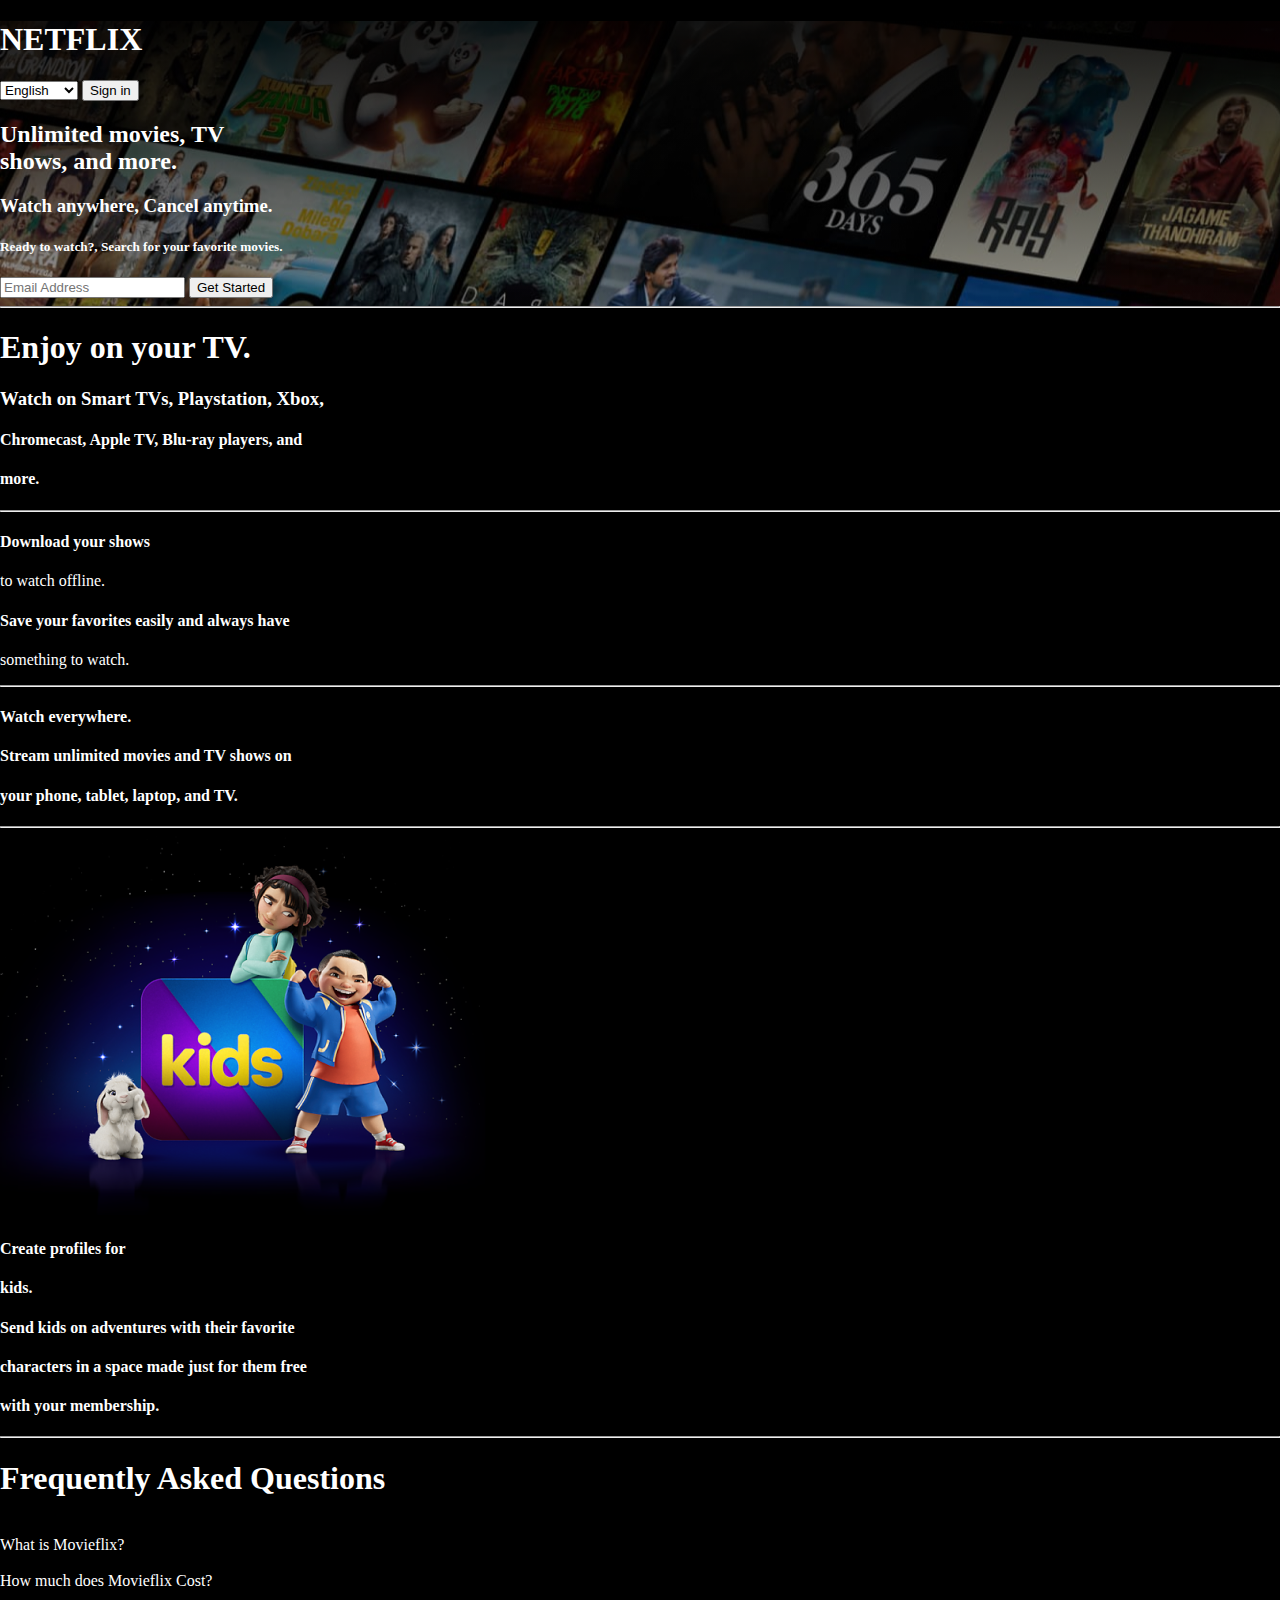
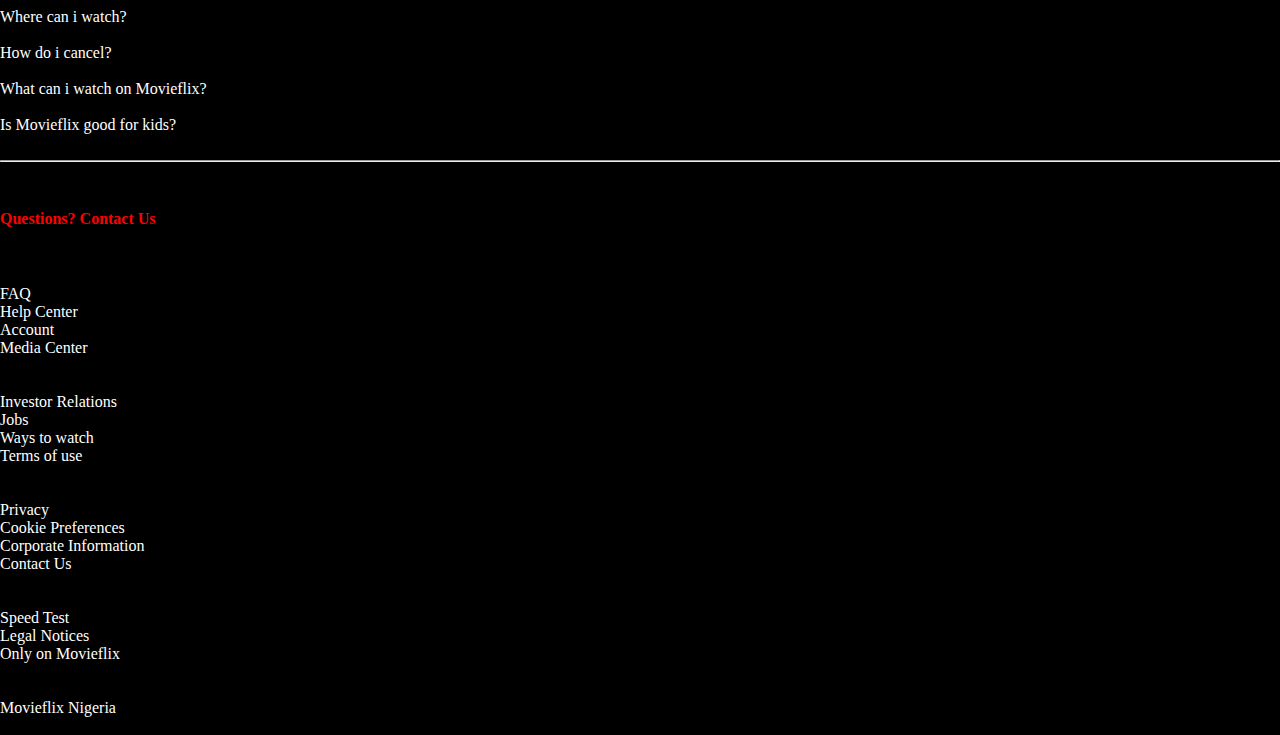
==== index.html @ 9ae8ba77 "first commit" ====
<!DOCTYPE html>
<html lang="en">
<head>
    <meta charset="UTF-8">
    <meta http-equiv="X-UA-Compatible" content="IE=edge">
    <meta name="viewport" content="width=device-width, initial-scale=1.0">
    <title>Netflix Clone</title>
    <link rel="stylesheet" href="style.css">
</head>
<body>
   
    
<header class="header">
   
       
      

        <div class="title-section">
        <h1 class="page-name">NETFLIX</h1>
        <select name="languages" id="lang">
            <i class="fa fa-search"></i>
            <option value="">English</option>
            <option value="">French</option>
            <option value="">German</option>
            <option value="">Spanish</option>
            <option value="">Mandarin</option>
            
        </select>
        <input type="button" value="Sign in" class="sign-in-btn">
        </div>
        <h2 class="h2">Unlimited movies, TV <br> shows, and more.</h2>

        <h3 class="h3">Watch anywhere, Cancel anytime.</h3>
        
        <h5 class="h5">Ready to watch?, Search for your favorite movies.</h5>
        
        <div class="search-container">
            <form action="/action_page.php">
              <input type="text" placeholder="Email Address" name="search">
              <button type="submit">Get Started</button>
            </form>
          </div>
            
        
        </div>
        <hr />

    </header>

<main>
        <div class="section1">
            <h1 class="">Enjoy on your TV.</h1>
            
            <h3 class="">Watch on Smart TVs, Playstation, Xbox,<br></h3>


            <h4 class="">Chromecast, Apple TV, Blu-ray players, and</h4>
            <h4 class="">more.</h4>
            <hr />
            </div>

            <div class="section-2">
            <h4 class="fw-bold lead text-end display-5">Download your shows </h4>
            <p class="fw-bold lead text-end display-5">to watch offline.</p>
            
            <h4 class="fw-bold lead text-end ">Save your favorites easily and always have</h4> 
                <p class="fw-bold lead text-end">something to watch.</p>
            <hr>
            </div>

            <div class="section-3">
            <h4 class="fw-bold lead text-start display-4">Watch everywhere.<br></h4>
            <h4 class="fw-bold">Stream unlimited movies and TV shows on</h4>
            <h4 class="fw-bold">your phone, tablet, laptop, and TV.</h4>
            
            <hr>
            </div>

            <div class="section-4">
            <img src="./img/Rectangle (3).png" alt="">
            <h4 class="fw-bold lead text-end display-5">Create profiles for <br>
            <h4 class="fw-bold text-end display-5"> kids. </h4>
            <h4 class="fw-bold lead text-end">Send kids on adventures with their favorite</h4>
            <h4 class="fw-bold lead text-end">characters in a space made just for them free</h4>
            <h4 class="fw-bold lead text-end">with your membership.</h4>
            <hr>
            </div>
            
            <h1 class="lead text-center display-5 fw-bold">Frequently Asked Questions</h1>
            <br>

            <div class="Faq-one fw-bold display-6">What is Movieflix?</div>
            <br>

            <div class="Faq-two fw-bold display-6">How much does Movieflix Cost?</div>
            <br>

            <div class="Faq-three fw-bold display-6">Where can i watch?</div>
            <br>

            <div class="Faq-four fw-bold display-6">How do i cancel?</div>
            <br>

            <div class="Faq-five fw-bold display-6">What can i watch on Movieflix?</div>
            <br>

            <div class="Faq-six fw-bold display-6">Is Movieflix good for kids?</div>
            <br>
            <hr>

            <br>

            <div class="row">
                <div class="col">
                    <h4 style="color:red;">Questions? Contact Us<h4>
                </div>
                <br>
            </div>
            <br>

            <div class="row">
                <div class="col">FAQ</div>
                <div class="col">Help Center</div>
                <div class="col">Account</div>
                <div class="col">Media Center</div>
                <br>
            </div>
            <br>

            <div class="row">
                <div class="col">Investor Relations</div>
                <div class="col">Jobs</div>
                <div class="col">Ways to watch</div>
                <div class="col">Terms of use</div>
                <br>
            </div>
            <br>


            <div class="row">
                <div class="col">Privacy</div>
                <div class="col">Cookie Preferences</div>
                <div class="col">Corporate Information</div>
                <div class="col">Contact Us</div>
                <br>
            </div>
            <br>

            <div class="row">
                <div class="col">Speed Test</div>
                <div class="col">Legal Notices</div>
                <div class="col">Only on Movieflix</div>
                <div class="col"></div>
                <br>
            </div>
            <br>

            <div class="row">
                <div class="col">Movieflix Nigeria</div>
            </div>
            <br>
            
        </div>

</body>
</html>
---- style.css ----
body {
    margin: 0;
    padding: 0;
    box-sizing: border-box;
    background-color: black;
    height: 100vh;
    max-width: 100%;
    color: #fff;
    
 
}

.header{
    background-image: linear-gradient(rgba(0, 0, 0, 0.3),rgba(0, 0, 0, 0.1)) , url('./img/image\ 1.png');
    
}

.section-4{
    align-items: center;
}
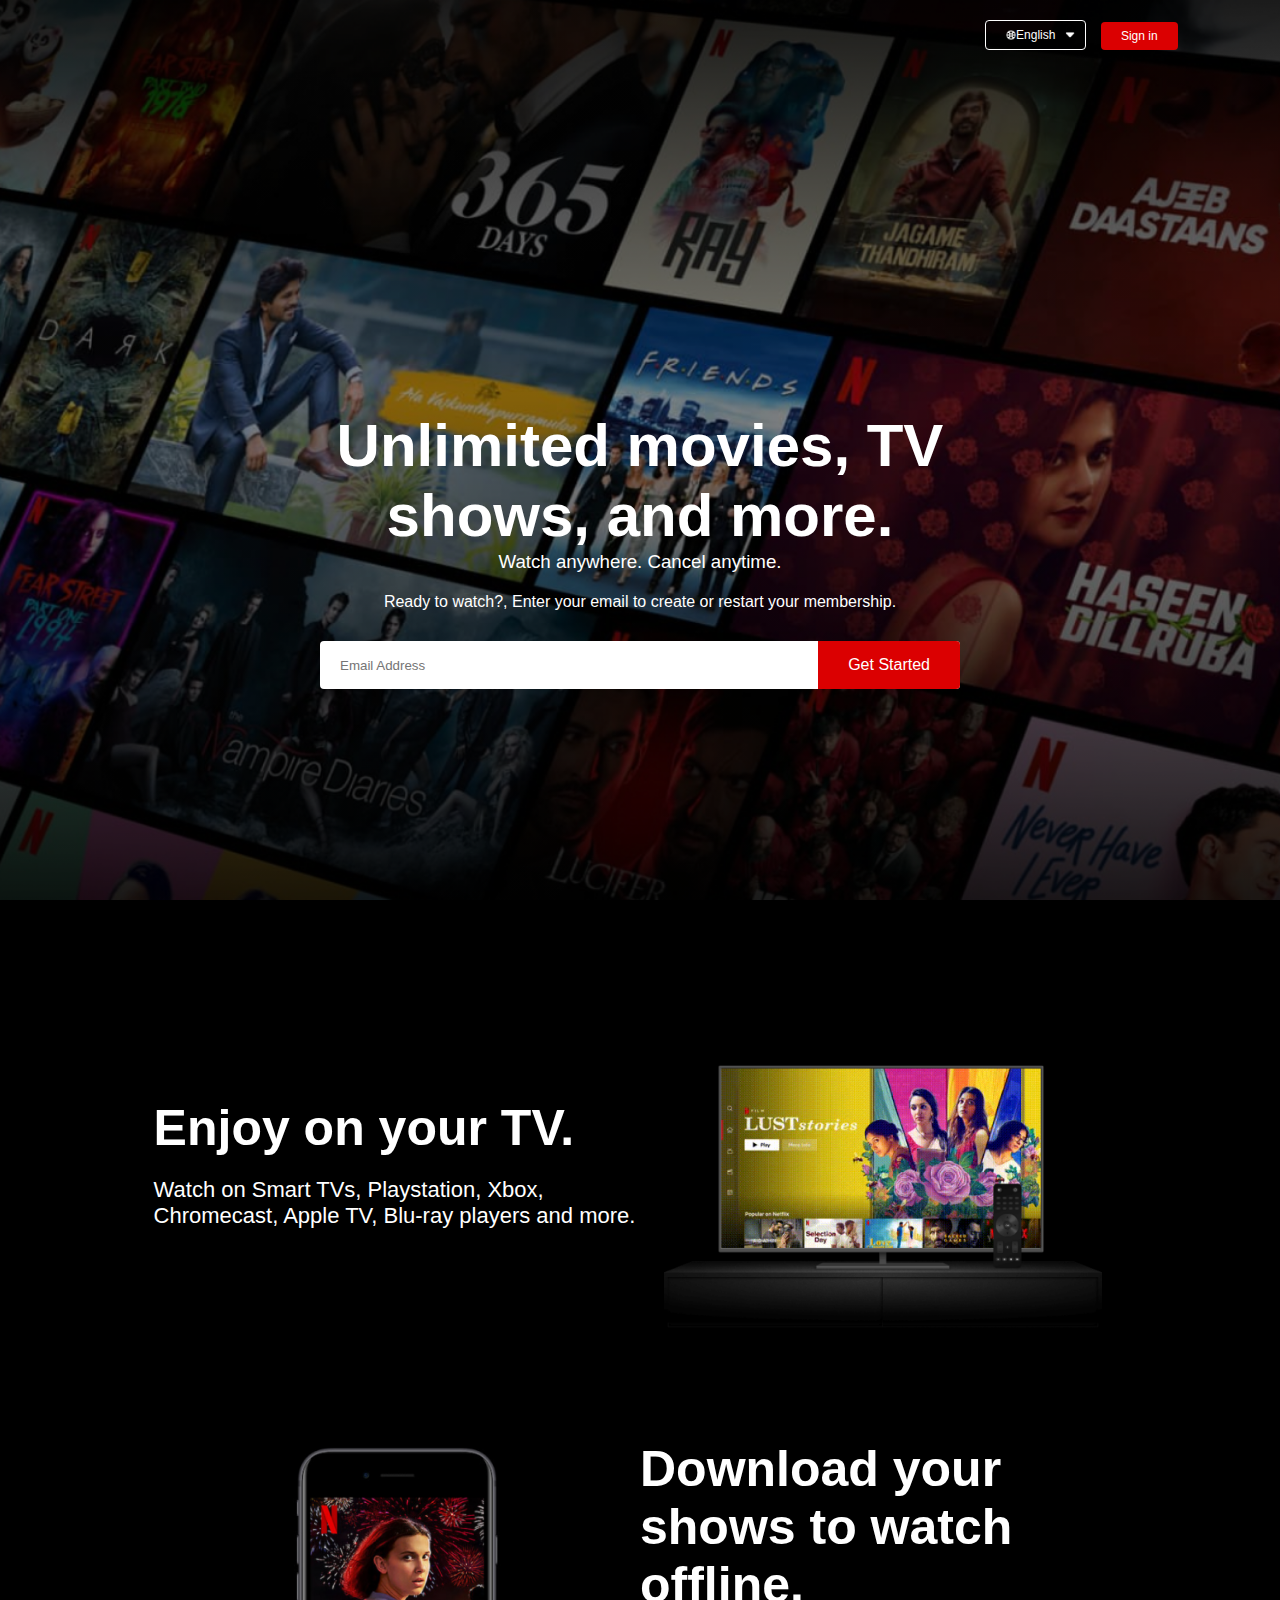
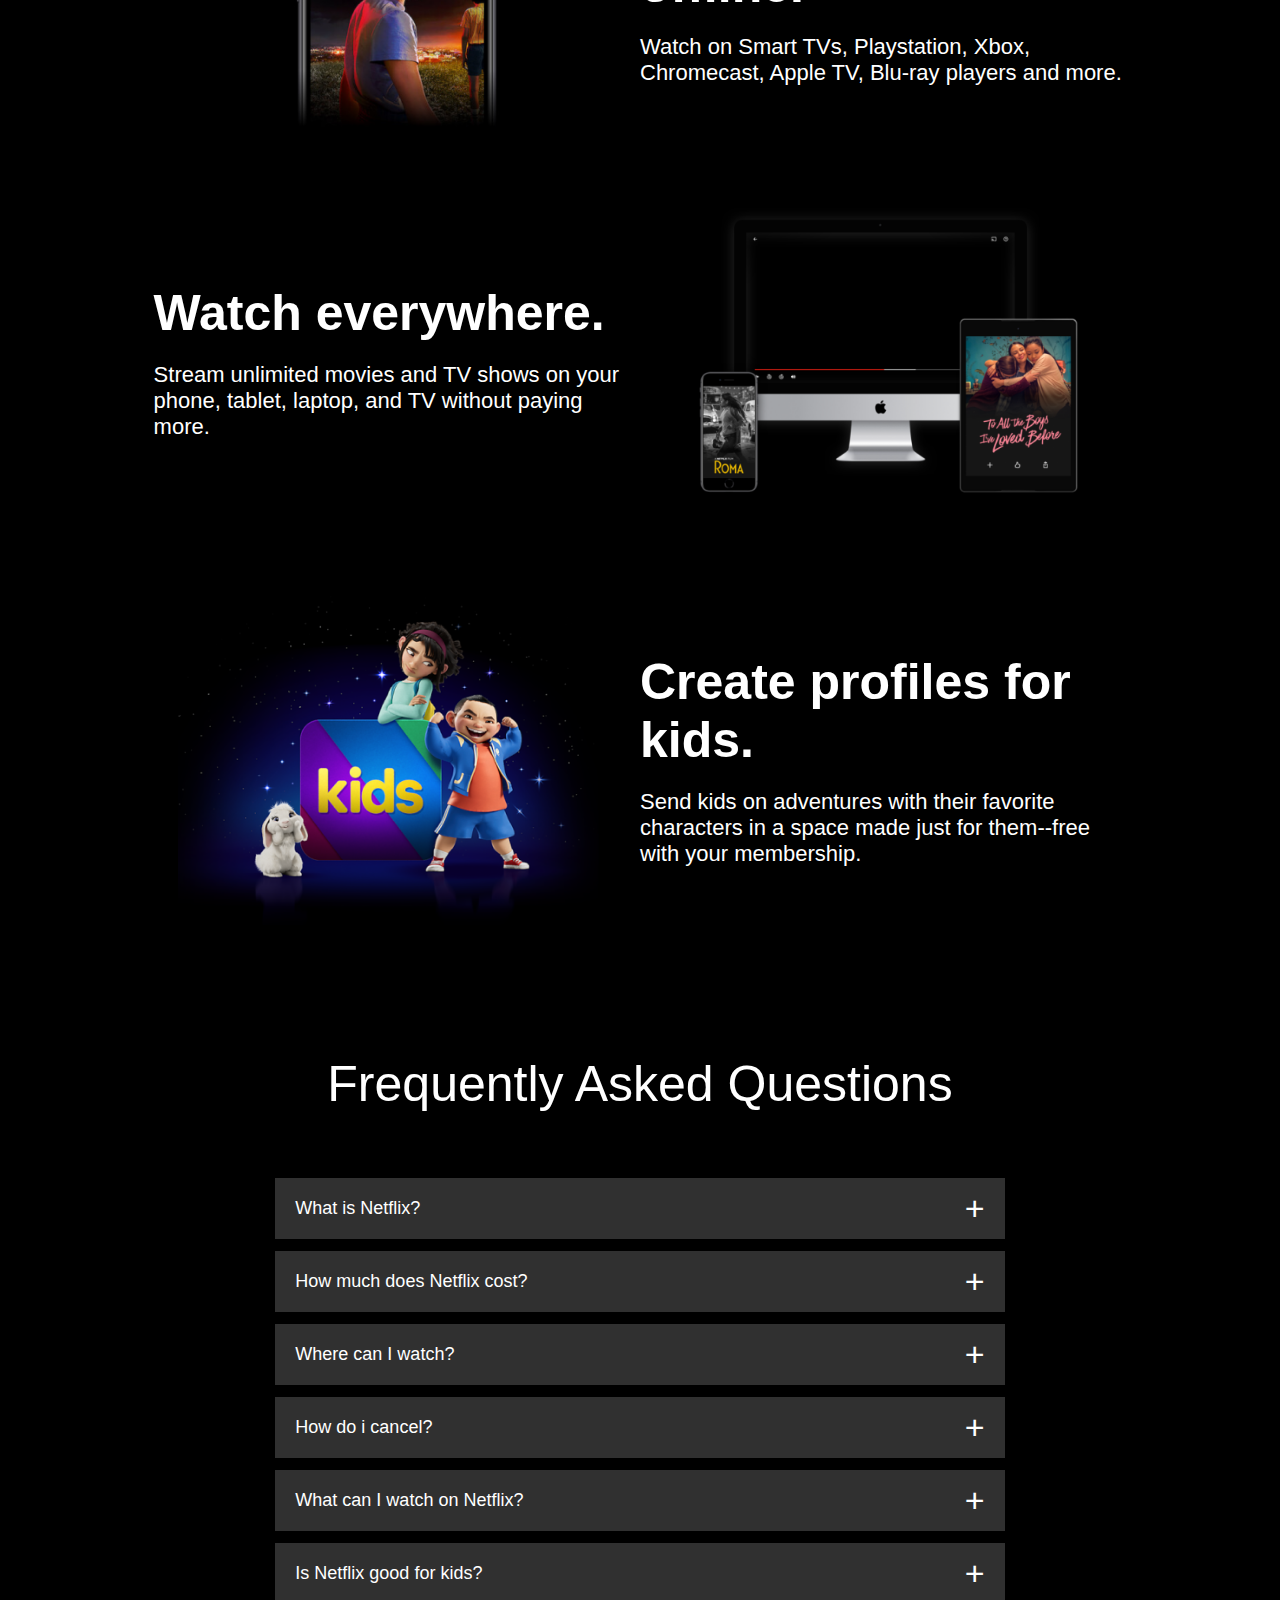
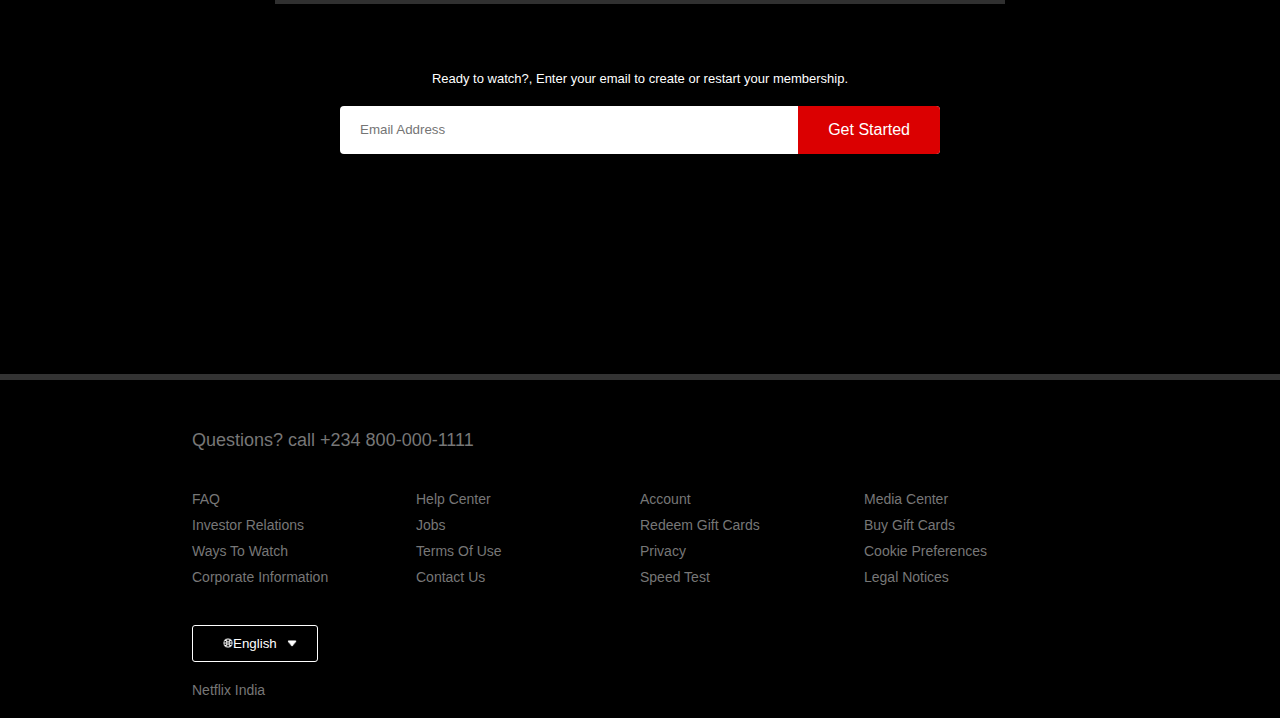
==== commit 8babe4f0: "another commit" ====
--- a/index.html
+++ b/index.html
@@ -1,166 +1,175 @@
 <!DOCTYPE html>
 <html lang="en">
+
 <head>
     <meta charset="UTF-8">
     <meta http-equiv="X-UA-Compatible" content="IE=edge">
     <meta name="viewport" content="width=device-width, initial-scale=1.0">
-    <title>Netflix Clone</title>
+    <title>Netflix Website Clone</title>
     <link rel="stylesheet" href="style.css">
 </head>
+
 <body>
-   
-    
-<header class="header">
-   
-       
-      
 
-        <div class="title-section">
-        <h1 class="page-name">NETFLIX</h1>
-        <select name="languages" id="lang">
-            <i class="fa fa-search"></i>
-            <option value="">English</option>
-            <option value="">French</option>
-            <option value="">German</option>
-            <option value="">Spanish</option>
-            <option value="">Mandarin</option>
-            
-        </select>
-        <input type="button" value="Sign in" class="sign-in-btn">
+
+    <header class="header">
+        <nav>
+            <img src="./img/logo.png" alt="" class="logo">
+            <div>
+                <button class="language-btn"><img src="./img/icon-park-outline_earth.png" alt=""> English <img
+                        src="./img/Vector.png" alt=""></button>
+                <button>Sign in</button>
+
+            </div>
+        </nav>
+        <div class="header-content">
+            <h1>Unlimited movies, TV shows, and more.</h1>
+
+            <h3 class="h3">Watch anywhere. Cancel anytime.</h3>
+            <p>Ready to watch?, Enter your email to create or restart your membership.</p>
+            <form action="" class="email-signup">
+                <input type="email" placeholder="Email Address" required>
+                <button type="submit">Get Started</button>
+            </form>
+
         </div>
-        <h2 class="h2">Unlimited movies, TV <br> shows, and more.</h2>
-
-        <h3 class="h3">Watch anywhere, Cancel anytime.</h3>
-        
-        <h5 class="h5">Ready to watch?, Search for your favorite movies.</h5>
-        
-        <div class="search-container">
-            <form action="/action_page.php">
-              <input type="text" placeholder="Email Address" name="search">
-              <button type="submit">Get Started</button>
-            </form>
-          </div>
-            
-        
-        </div>
-        <hr />
-
     </header>
 
-<main>
-        <div class="section1">
-            <h1 class="">Enjoy on your TV.</h1>
-            
-            <h3 class="">Watch on Smart TVs, Playstation, Xbox,<br></h3>
+    <main>
+    <div class="features">
+        <div class="row">
+            <div class="text-col">
+                <h2>Enjoy on your TV.</h2>
+                <p>Watch on Smart TVs, Playstation, Xbox, Chromecast, Apple TV, Blu-ray players and more.</p>
+            </div>
+            <div class="img-col">
+                <img src="./img/Frame 6.png" alt="">
+            </div>
+            <div class="row">
+                <div class="img-col">
+                    <img src="./img/Rectangle (1).png" alt="">
+                </div>
+                <div class="text-col">
+                    <h2>Download your shows to watch offline.</h2>
+                    <p>Watch on Smart TVs, Playstation, Xbox, Chromecast, Apple TV, Blu-ray players and more.</p>
+                </div>
 
+                <div class="row">
+                    <div class="text-col">
+                        <h2>Watch everywhere.</h2>
+                        <p>Stream unlimited movies and TV shows on your phone, tablet, laptop, and TV without paying
+                            more.</p>
+                    </div>
+                    <div class="img-col">
+                        <img src="./img/india.png" alt="">
+                    </div>
+                    <div class="row">
+                        <div class="img-col">
+                            <img src="./img/Rectangle (3).png" alt="">
+                        </div>
+                        <div class="text-col">
+                            <h2>Create profiles for kids.</h2>
+                            <p>Send kids on adventures with their favorite characters in a space made just for
+                                them--free with your membership.</p>
+                        </div>
 
-            <h4 class="">Chromecast, Apple TV, Blu-ray players, and</h4>
-            <h4 class="">more.</h4>
-            <hr />
-            </div>
+                    </div>
+                </div>
+                <div class="faq">
+                    <h2>Frequently Asked Questions</h2>
+                    <ul class="accordion">
+                        <li>
+                            <input type="radio" name="accordion" id="first">
+                            <label for="first">What is Netflix?</label>
+                            <div class="content">
+                                <p>Lorem ipsum dolor sit amet consectetur, adipisicing elit. Dolorem culpa accusantium
+                                    sapiente repudiandae provident, rem iusto voluptatibus rerum eveniet est!</p>
+                            </div>
+                        </li>
+                        <li>
+                            <input type="radio" name="accordion" id="second">
+                            <label for="second">How much does Netflix cost?</label>
+                            <div class="content">
+                                <p>Lorem ipsum dolor sit amet consectetur, adipisicing elit. Dolorem culpa accusantium
+                                    sapiente repudiandae provident, rem iusto voluptatibus rerum eveniet est!</p>
+                            </div>
+                        </li>
+                        <li>
+                            <input type="radio" name="accordion" id="third">
+                            <label for="third">Where can I watch?</label>
+                            <div class="content">
+                                <p>Lorem ipsum dolor sit amet consectetur, adipisicing elit. Dolorem culpa accusantium
+                                    sapiente repudiandae provident, rem iusto voluptatibus rerum eveniet est!</p>
+                            </div>
+                        </li>
+                        <li>
+                            <input type="radio" name="accordion" id="fourth">
+                            <label for="fourth">How do i cancel?</label>
+                            <div class="content">
+                                <p>Lorem ipsum dolor sit amet consectetur, adipisicing elit. Dolorem culpa accusantium
+                                    sapiente repudiandae provident, rem iusto voluptatibus rerum eveniet est!</p>
+                            </div>
+                        </li>
+                        <li>
+                            <input type="radio" name="accordion" id="fifth">
+                            <label for="fifth">What can I watch on Netflix?</label>
+                            <div class="content">
+                                <p>Lorem ipsum dolor sit amet consectetur, adipisicing elit. Dolorem culpa accusantium
+                                    sapiente repudiandae provident, rem iusto voluptatibus rerum eveniet est!</p>
+                            </div>
+                        </li>
+                        <li>
+                            <input type="radio" name="accordion" id="sixth">
+                            <label for="sixth">Is Netflix good for kids?</label>
+                            <div class="content">
+                                <p>Lorem ipsum dolor sit amet consectetur, adipisicing elit. Dolorem culpa accusantium
+                                    sapiente repudiandae provident, rem iusto voluptatibus rerum eveniet est!</p>
+                            </div>
+                        </li>
+                    </ul>
+                    <small>
+                        <p>Ready to watch?, Enter your email to create or restart your membership.</p>
+                        <form action="" class="email-signup">
+                            <input type="email" placeholder="Email Address" required>
+                            <button type="submit">Get Started</button>
+                        </form>
+                    </small>
+                </div>
+            </main>
+            <footer>
+                <div class="footer">
+                    <h2>Questions? call +234 800-000-1111</h2>
+                    <div class="row">
+                        <div class="col">
+                            <a href="#">FAQ</a>
+                            <a href="#">Investor Relations</a>
+                            <a href="#">Ways To Watch</a>
+                            <a href="#">Corporate Information</a>
+                        </div>
+                        <div class="col">
+                            <a href="#">Help Center</a>
+                            <a href="#">Jobs</a>
+                            <a href="#">Terms Of Use</a>
+                            <a href="#">Contact Us</a>
+                        </div>
+                        <div class="col">
+                            <a href="#">Account</a>
+                            <a href="#">Redeem Gift Cards</a>
+                            <a href="#">Privacy</a>
+                            <a href="#">Speed Test</a>
+                        </div>
+                        <div class="col">
+                            <a href="#">Media Center</a>
+                            <a href="#">Buy Gift Cards</a>
+                            <a href="#">Cookie Preferences</a>
+                            <a href="#">Legal Notices</a>
+                        </div>
+                    </div>
+                    <button class="language-btn"><img src="./img/icon-park-outline_earth.png" alt=""> English <img
+                        src="./img/Vector.png" alt=""></button>
+                        <p class="copyright-text">Netflix India</p>
+                </div>
+                </footer>
+</body>
 
-            <div class="section-2">
-            <h4 class="fw-bold lead text-end display-5">Download your shows </h4>
-            <p class="fw-bold lead text-end display-5">to watch offline.</p>
-            
-            <h4 class="fw-bold lead text-end ">Save your favorites easily and always have</h4> 
-                <p class="fw-bold lead text-end">something to watch.</p>
-            <hr>
-            </div>
-
-            <div class="section-3">
-            <h4 class="fw-bold lead text-start display-4">Watch everywhere.<br></h4>
-            <h4 class="fw-bold">Stream unlimited movies and TV shows on</h4>
-            <h4 class="fw-bold">your phone, tablet, laptop, and TV.</h4>
-            
-            <hr>
-            </div>
-
-            <div class="section-4">
-            <img src="./img/Rectangle (3).png" alt="">
-            <h4 class="fw-bold lead text-end display-5">Create profiles for <br>
-            <h4 class="fw-bold text-end display-5"> kids. </h4>
-            <h4 class="fw-bold lead text-end">Send kids on adventures with their favorite</h4>
-            <h4 class="fw-bold lead text-end">characters in a space made just for them free</h4>
-            <h4 class="fw-bold lead text-end">with your membership.</h4>
-            <hr>
-            </div>
-            
-            <h1 class="lead text-center display-5 fw-bold">Frequently Asked Questions</h1>
-            <br>
-
-            <div class="Faq-one fw-bold display-6">What is Movieflix?</div>
-            <br>
-
-            <div class="Faq-two fw-bold display-6">How much does Movieflix Cost?</div>
-            <br>
-
-            <div class="Faq-three fw-bold display-6">Where can i watch?</div>
-            <br>
-
-            <div class="Faq-four fw-bold display-6">How do i cancel?</div>
-            <br>
-
-            <div class="Faq-five fw-bold display-6">What can i watch on Movieflix?</div>
-            <br>
-
-            <div class="Faq-six fw-bold display-6">Is Movieflix good for kids?</div>
-            <br>
-            <hr>
-
-            <br>
-
-            <div class="row">
-                <div class="col">
-                    <h4 style="color:red;">Questions? Contact Us<h4>
-                </div>
-                <br>
-            </div>
-            <br>
-
-            <div class="row">
-                <div class="col">FAQ</div>
-                <div class="col">Help Center</div>
-                <div class="col">Account</div>
-                <div class="col">Media Center</div>
-                <br>
-            </div>
-            <br>
-
-            <div class="row">
-                <div class="col">Investor Relations</div>
-                <div class="col">Jobs</div>
-                <div class="col">Ways to watch</div>
-                <div class="col">Terms of use</div>
-                <br>
-            </div>
-            <br>
-
-
-            <div class="row">
-                <div class="col">Privacy</div>
-                <div class="col">Cookie Preferences</div>
-                <div class="col">Corporate Information</div>
-                <div class="col">Contact Us</div>
-                <br>
-            </div>
-            <br>
-
-            <div class="row">
-                <div class="col">Speed Test</div>
-                <div class="col">Legal Notices</div>
-                <div class="col">Only on Movieflix</div>
-                <div class="col"></div>
-                <br>
-            </div>
-            <br>
-
-            <div class="row">
-                <div class="col">Movieflix Nigeria</div>
-            </div>
-            <br>
-            
-        </div>
-
-</body>
 </html>--- a/style.css
+++ b/style.css
@@ -1,20 +1,290 @@
- body {
+ *{
     margin: 0;
     padding: 0;
     box-sizing: border-box;
-    background-color: black;
+    font-family: 'Poppins', sans-serif;
+}
+
+body{
+    background: #000;
+    color: #fff;
+}
+
+.header{
+    width: 100%;
     height: 100vh;
-    max-width: 100%;
-    color: #fff;
-    
- 
-}
-
-.header{
-    background-image: linear-gradient(rgba(0, 0, 0, 0.3),rgba(0, 0, 0, 0.1)) , url('./img/image\ 1.png');
-    
-}
-
-.section-4{
-    align-items: center;
+    background-image: linear-gradient(rgba(0, 0, 0, 0.3),rgba(0, 0, 0, 0.3)) , url('./img/image\ 1.png');
+    background-size: cover;
+    background-position: center;
+    padding: 10px 8%;
+}
+
+nav{
+    display: flex;
+    align-items: center;
+    justify-content: space-between;
+    padding: 10px 0;
+}
+
+.logo{
+    width: 150px;
+    cursor: pointer;
+}
+nav button{
+    border: 0;
+    outline: 0;
+    background: #db0001;
+    color: #fff;
+    padding: 7px 20px;
+    font-size: 12px;
+    border-radius: 4px;
+    margin-left: 10px;
+    cursor: pointer;
+}
+
+.language-btn{
+    display: inline-flex;
+    align-items: center;
+    background: transparent;
+    border: 1px solid #fff;
+    padding: 7px 10px;
+}
+
+.language-btn img{
+    width: 10px;
+    margin-left: 10px;
+}
+.header-content{
+    position: absolute;
+    top: 50%;
+    left: 50%;
+    transform: translate(-50%, -50%) !important;
+    text-align: center;
+    margin-top: 100px;
+}
+
+.header-content h1{
+    font-size: 60px;
+    line-height: 70px;
+    font-weight: 600;
+    max-width: 650px;
+}
+.header-content h3{
+    font-weight: 400;
+    margin-bottom: 20px;
+}
+.email-signup{
+    background:#fff;
+    border-radius: 4px;
+    display: flex;
+    align-items: center;
+    margin-top: 30px;
+    overflow: hidden;
+}
+
+.email-signup input{
+    flex: 1;
+    border: 0;
+    outline: 0;
+    margin-left: 20px;
+}
+.email-signup button{
+    background: #db0001;
+    border: 0;
+    outline: 0;
+    color: #fff;
+    font-size: 16px;
+    cursor: pointer;
+    padding: 15px 30px;
+}
+
+.features{
+    padding: 50px 12%;
+    font-size: 22px;
+}
+.row{
+    display: flex;
+    width: 100%;
+    align-items: center;
+    flex-wrap: wrap;
+    padding: 50px 0;
+}
+.text-col{
+    flex-basis: 50%;
+    margin-bottom: 20px;
+}
+
+.img-col{
+    flex-basis: 50%;
+    margin-bottom: 20px;
+}
+.img-col img{
+    display: block;
+    width: 90%;
+    margin: auto;
+}
+.features h2{
+    font-size: 50px;
+    font-weight: 600;
+    margin-bottom: 20px;
+}
+
+.faq{
+    padding: 10px 12%;
+    text-align: center;
+    font-size: 18px;
+}
+.faq h2{
+    font-weight: 500;
+    font-size: 50px;
+}
+
+.accordion{
+    margin: 60px auto;
+    width: 100%;
+    max-width: 750px;
+}
+
+.accordion li{
+    list-style: none;
+    width: 100%;
+    padding: 5px;
+}
+
+.accordion li label{
+    display: flex;
+    align-items: center;
+    padding: 20px;
+    font-size: 18px;
+    font-weight: 500;
+    background: #303030;
+    margin-bottom: 2px;
+    cursor: pointer;
+    position: relative;
+}
+
+label::after{
+    content: '+';
+    font-size: 34px;
+    position: absolute;
+    right: 20px;
+    transition: transform 0.5s;
+}
+input[type="radio"]{
+    display: none;
+}
+.accordion .content{
+    background: #303030;
+    text-align: left;
+    padding: 0 20px;
+    max-height: 0;
+    overflow: hidden;
+    transition: max-height 0.5s, padding 0.5s;
+}
+.accordion input[type="radio"]:checked + label + .content{
+    max-height: 600px;
+    padding: 30px 20px;
+}
+.accordion input[type="radio"]:checked + label::after{
+    transform: rotate(135deg);
+}
+.faq .email-signup{
+    max-width: 600px;
+    margin: 20px auto 60px;
+}
+.faq small{
+    font-size: 13px;
+
+}
+
+.footer{
+padding: 50px 15% 10px;
+border-top: 6px solid #333;
+color: #777;
+}
+.footer h2{
+    font-size: 18px;
+    font-weight: 400;
+    margin-bottom: 30px;
+}
+.footer .col{
+    flex-basis: 25%;
+    flex-grow: 1;
+    margin-bottom: 20px;
+}
+.footer .col a{
+    display: block;
+    text-decoration: none;
+    color: #777;
+    font-size: 14px;
+    margin-bottom: 10px;
+}
+.footer .row{
+    align-items: flex-start;
+    padding: 10px 0;
+}
+.footer .language-btn{
+    color: #fff;
+    padding: 10px 20px;
+    border-radius: 3px;
+}
+.copyright-text{
+    font-size: 14px;
+    margin-top: 20px;
+    margin-bottom: 10px;
+}
+
+/*  */
+
+@media only screen and (max-width: 600px) {
+
+    .logo{
+        width: 100px;
+    }
+    nav button{
+       padding: 5px 10px;
+    }
+    nav .language-btn{
+        padding: 4px 8px;
+    }
+    .header-content{
+        position: unset;
+        transform: none;
+        padding-top: 150px;
+    }
+    .header-content h1{
+        font-size: 30px;
+    }
+    .email-signup button{
+        font-size: 12px;
+        padding: 10px 15px;
+    }
+    .text-col, .img-col{
+        flex-basis: 100%;
+    }
+    .features h2{
+        font-size: 30px;
+    }
+    .features p{
+        font-size: 15px;
+    }
+    .row:nth-child(2), .row:nth-child(4){
+        flex-direction: column-reverse;
+    }
+    .features .row{
+        padding: 10px 0;
+    }
+    .faq h2{
+        font-size: 20px;
+    }
+    .accordion .content{
+        font-size: 14px;
+    }
+    .accordion li label{
+        padding: 10px;
+        font-size: 14px;
+    }
+    label::after{
+        font-size: 22px;
+    }
 }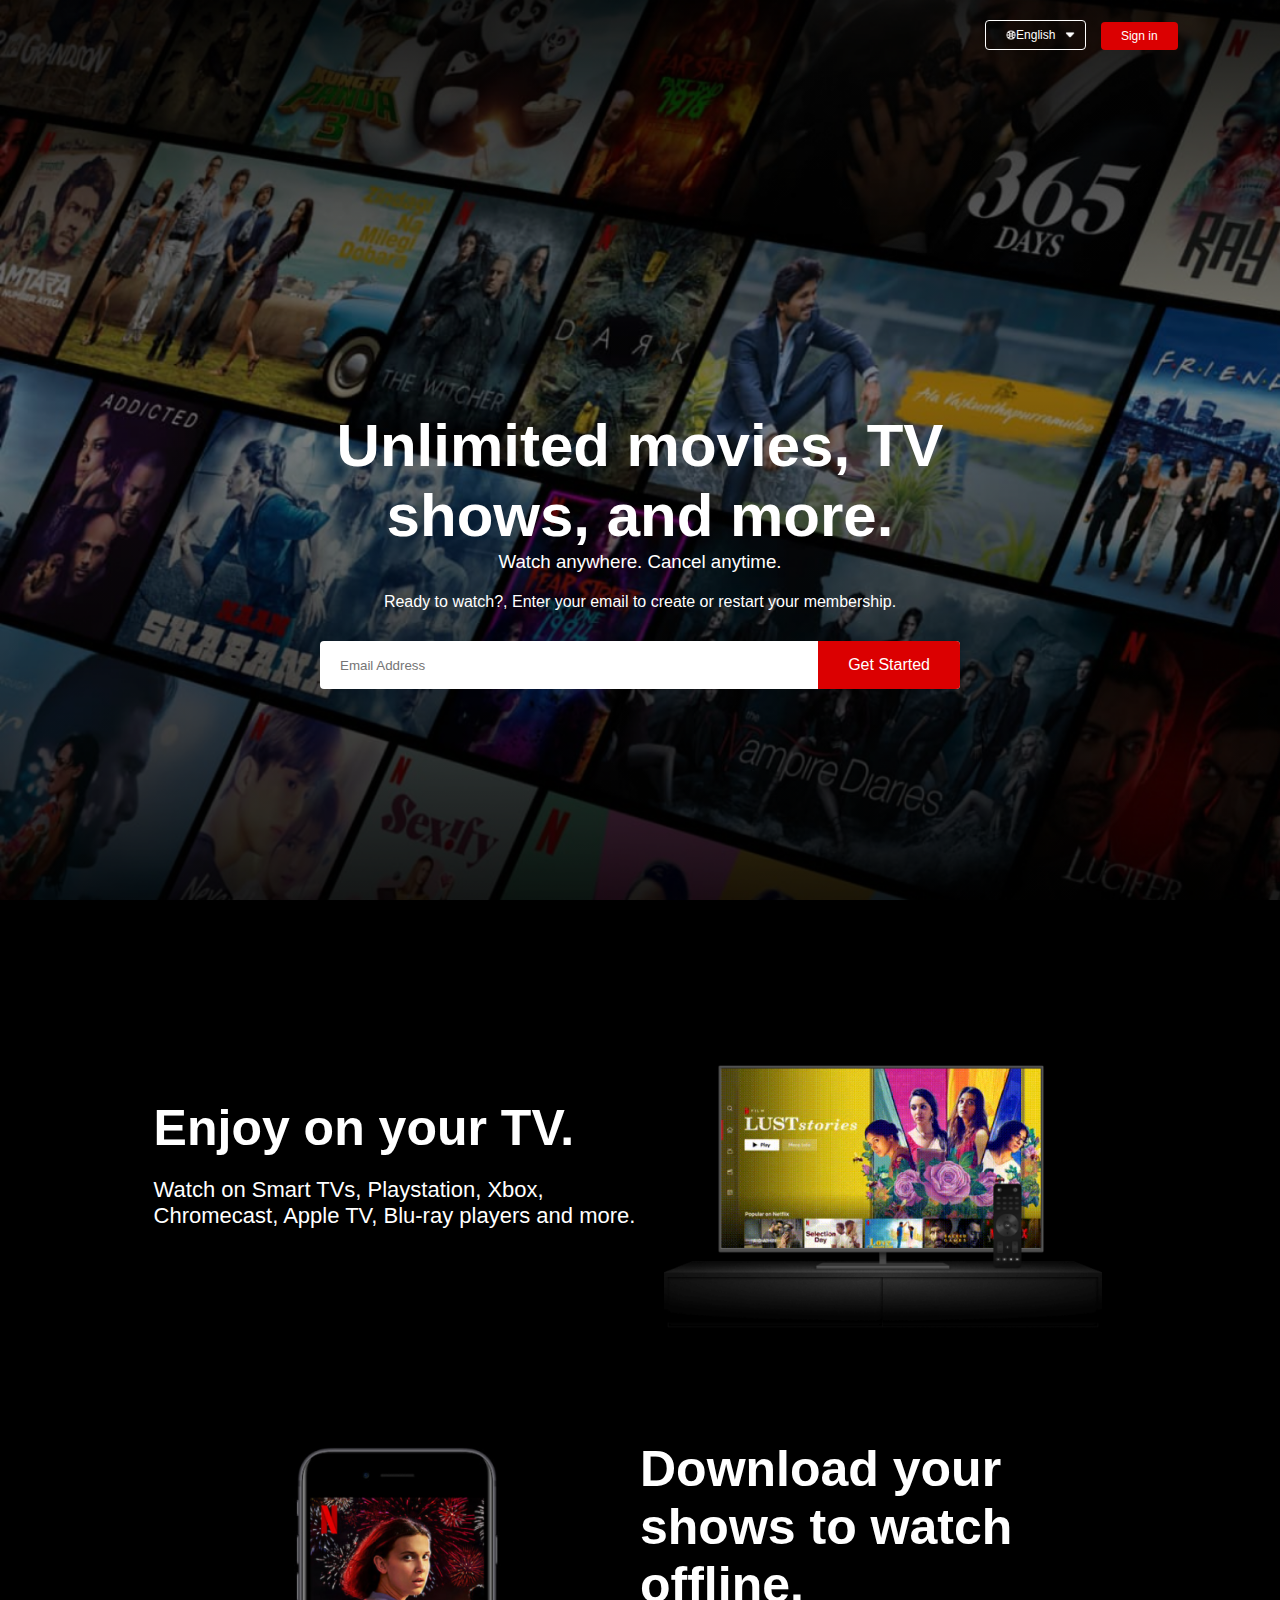
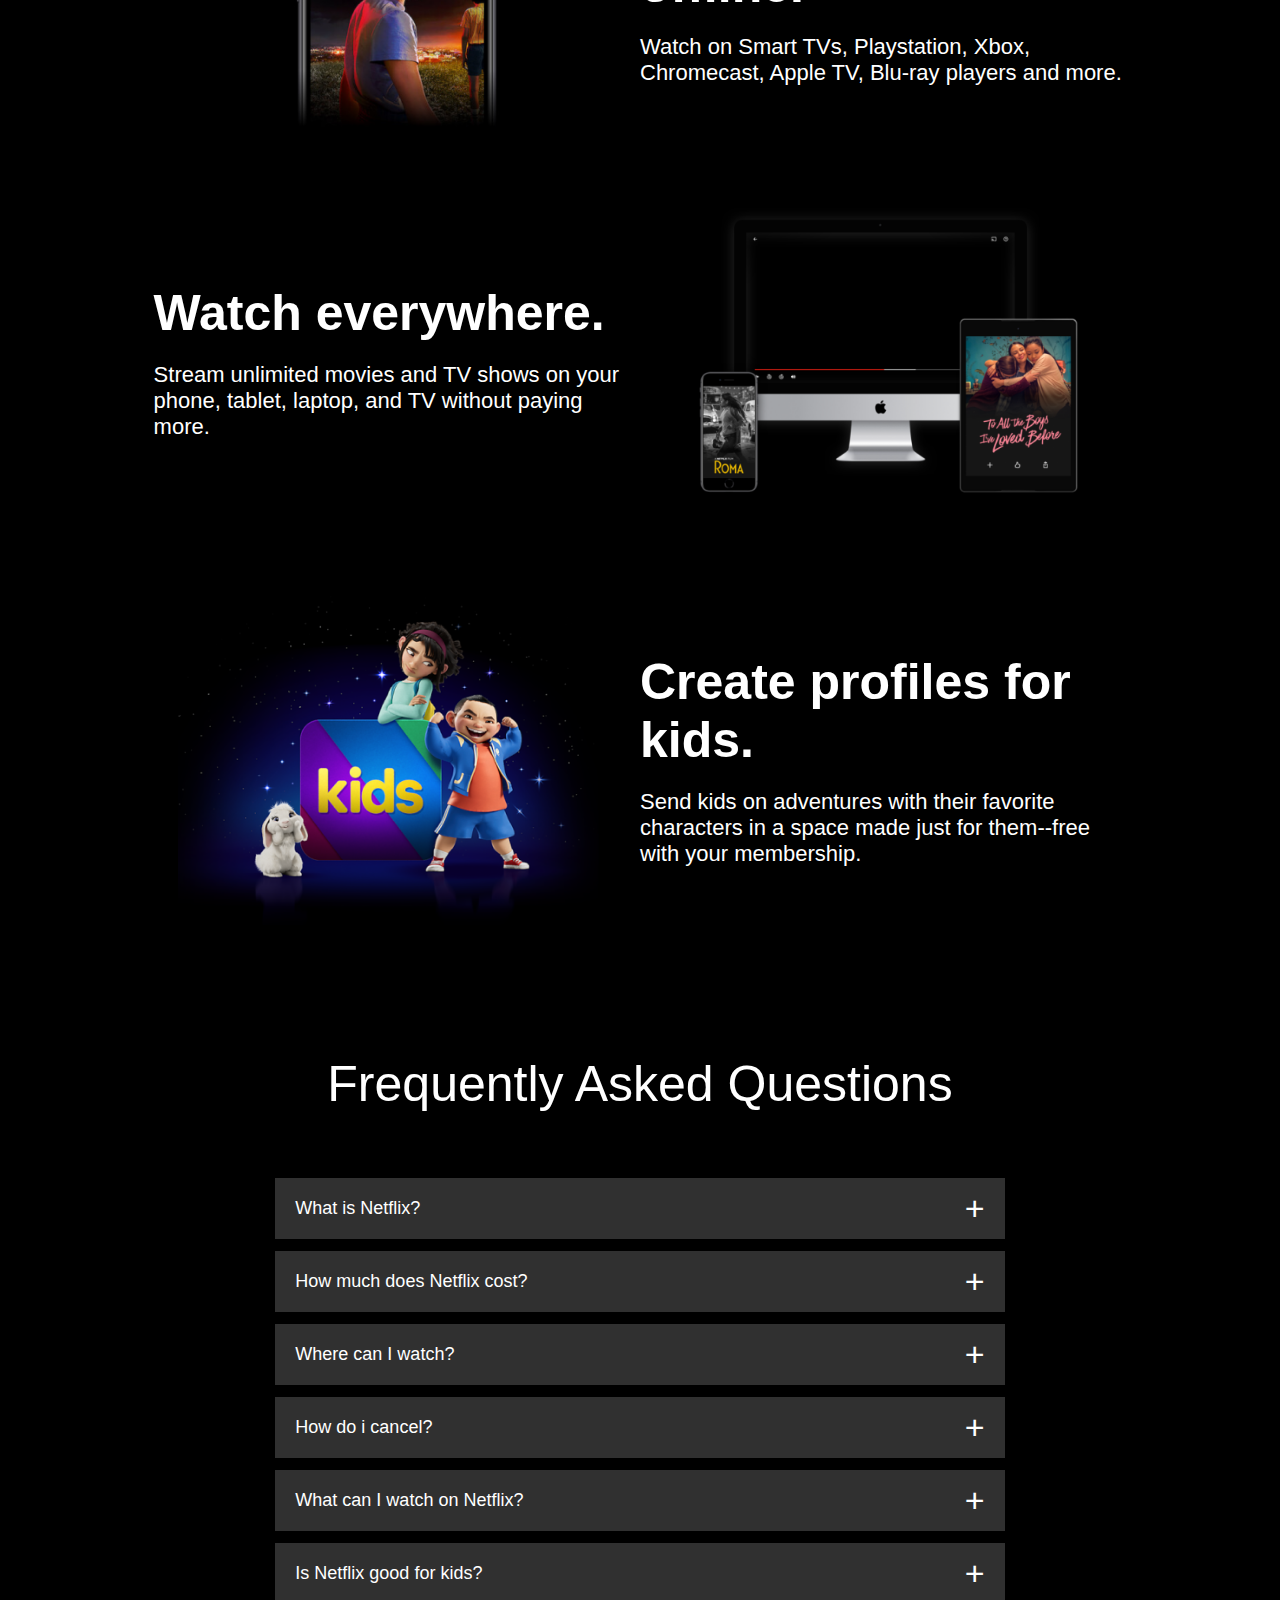
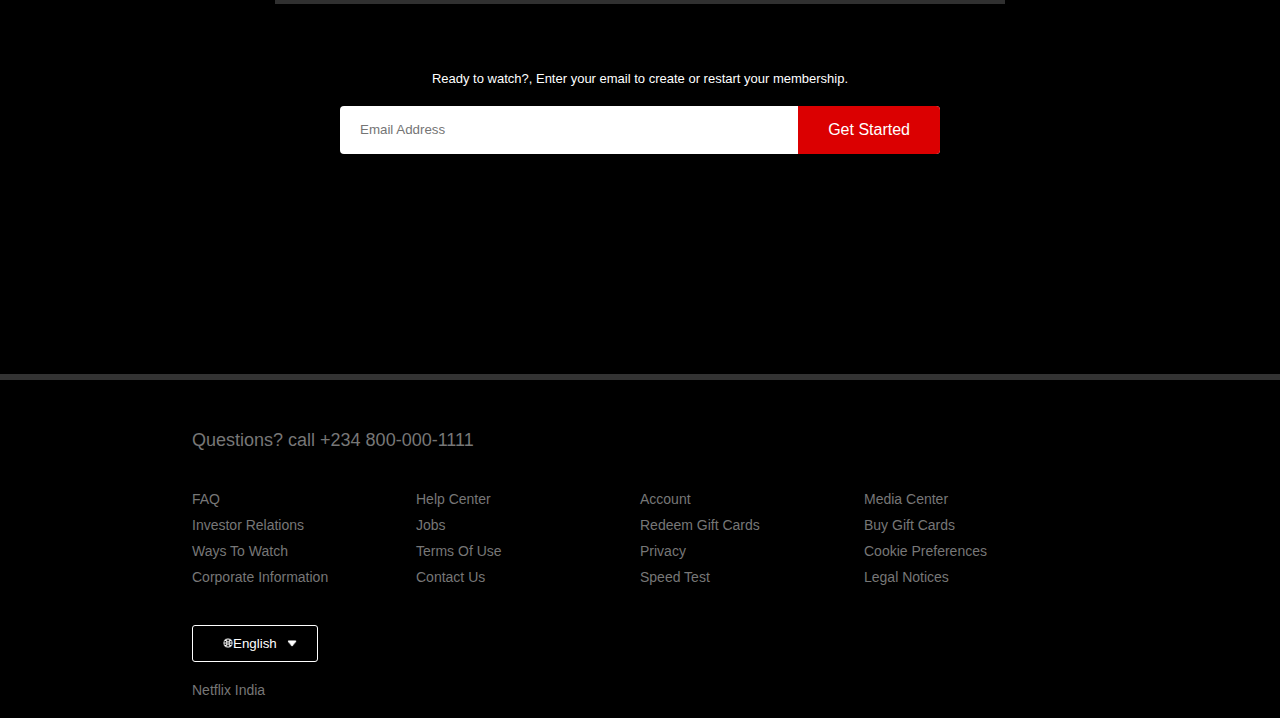
==== commit 73223eff: "final commit" ====
--- a/index.html
+++ b/index.html
@@ -18,7 +18,7 @@
             <div>
                 <button class="language-btn"><img src="./img/icon-park-outline_earth.png" alt=""> English <img
                         src="./img/Vector.png" alt=""></button>
-                <button>Sign in</button>
+                <button><a href="sign-in.html">Sign in</a></button>
 
             </div>
         </nav>
--- a/style.css
+++ b/style.css
@@ -15,7 +15,7 @@
     height: 100vh;
     background-image: linear-gradient(rgba(0, 0, 0, 0.3),rgba(0, 0, 0, 0.3)) , url('./img/image\ 1.png');
     background-size: cover;
-    background-position: center;
+    background-repeat: no-repeat;
     padding: 10px 8%;
 }
 
@@ -41,6 +41,14 @@
     margin-left: 10px;
     cursor: pointer;
 }
+nav button a{
+    text-decoration: none;
+    color: #fff;
+}
+
+/* nav button a::after{
+color: #fff;
+} */
 
 .language-btn{
     display: inline-flex;
@@ -247,11 +255,11 @@
     nav .language-btn{
         padding: 4px 8px;
     }
-    .header-content{
+    /* .header-content{
         position: unset;
         transform: none;
         padding-top: 150px;
-    }
+    } */
     .header-content h1{
         font-size: 30px;
     }
